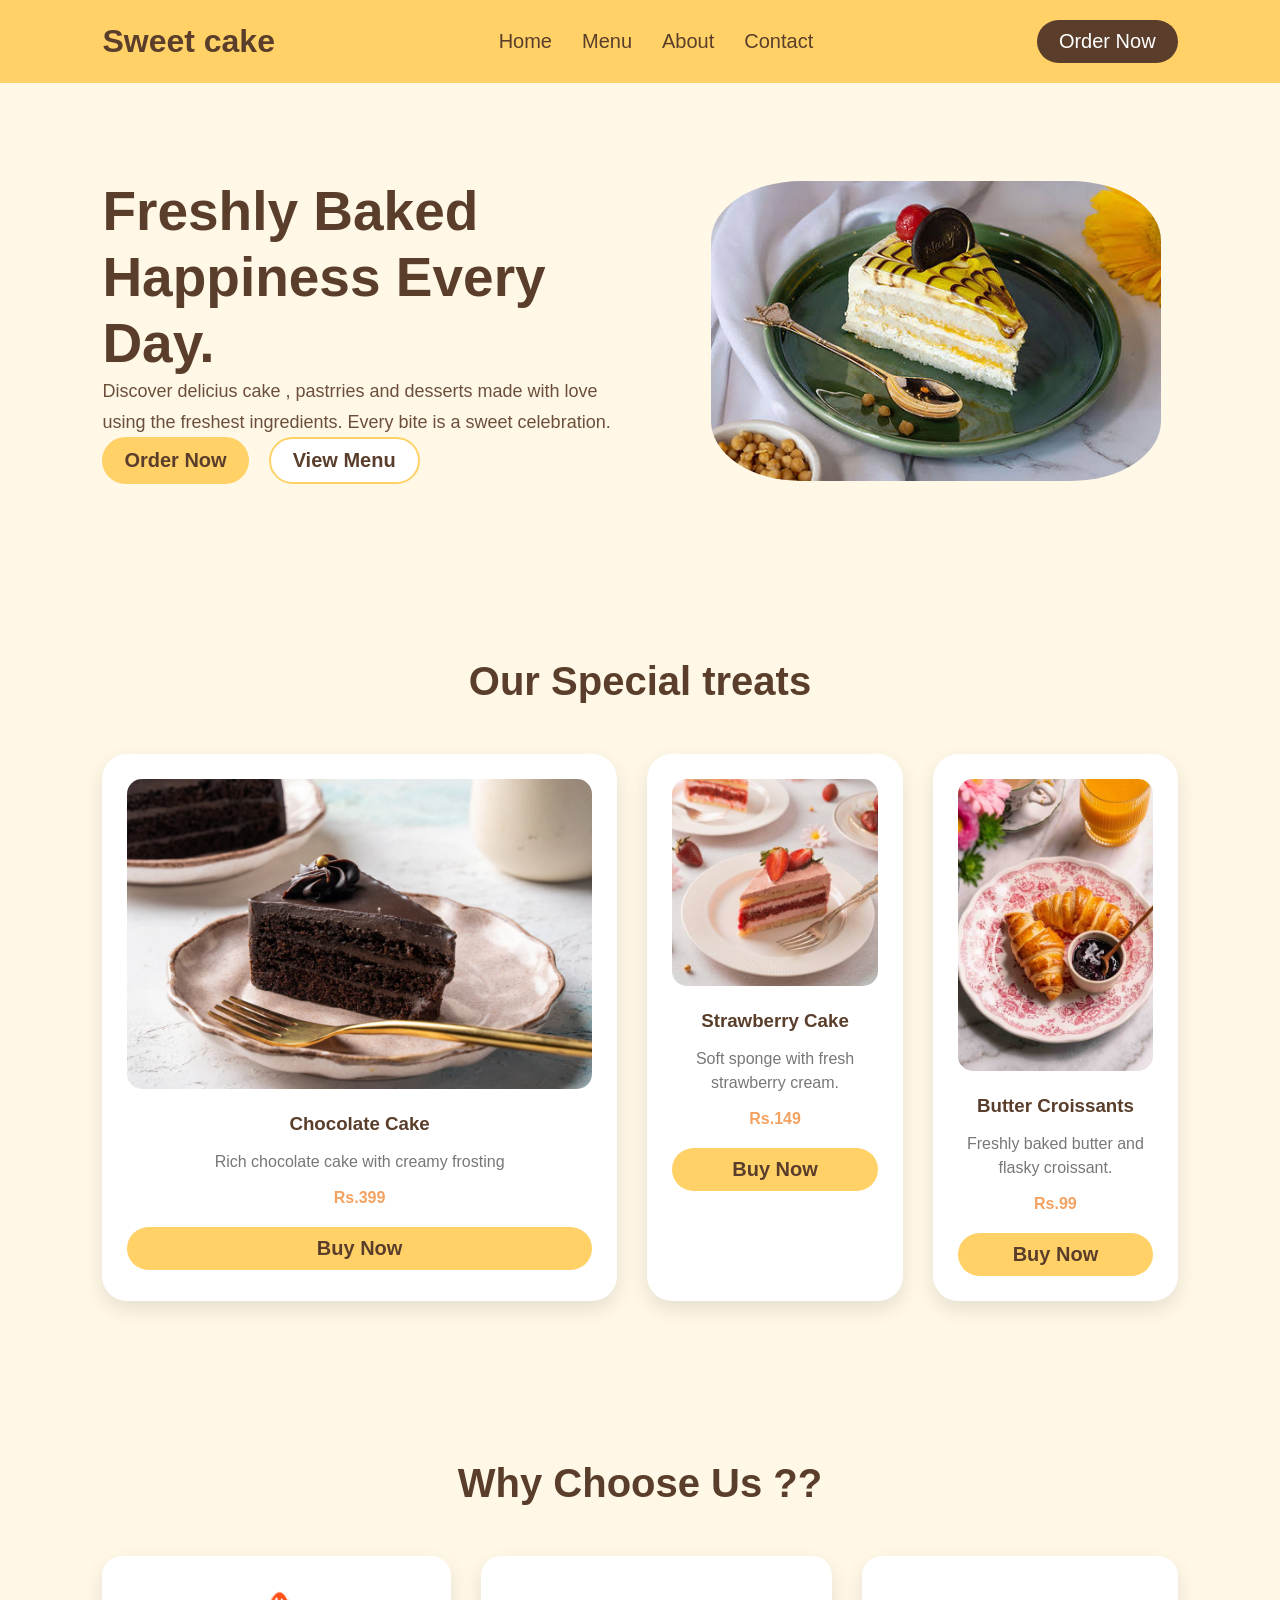
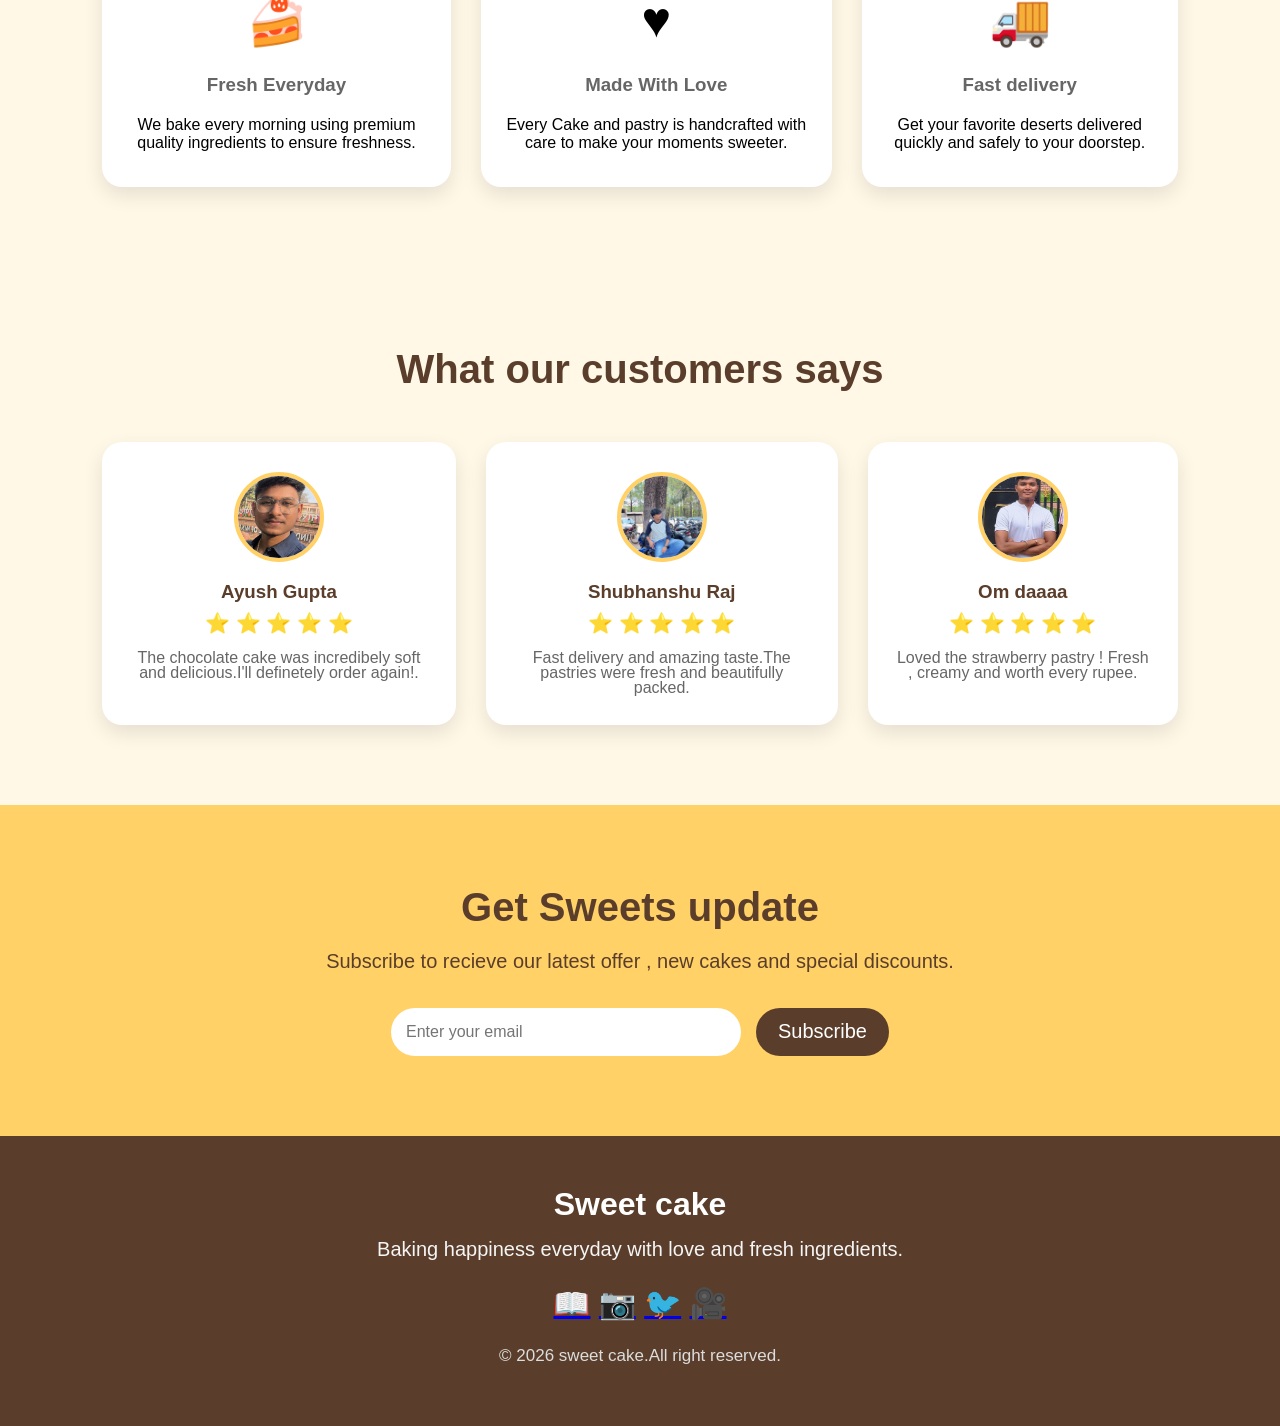
==== index.HTML @ 3c9295a5 "Initial commit" ====
<!DOCTYPE html>
<html lang="en">
<head>
    <meta charset="UTF-8">
    <meta name="viewport" content="width=device-width, initial-scale=1.0">
    <title>Bakery</title>
    <link rel="stylesheet" href="style.CSS">
</head>
<body>
  <nav>
    <h2 class="logo">Sweet cake</h2>
    <ul>
        <li><a href="#">Home</a></li>
        <li><a href="#menu">Menu</a></li>
        <li><a href="#about">About</a></li>
        <li><a href="#contact">Contact</a></li>
    </ul>
    <button>Order Now</button>
  </nav>
  <section class="hero">
    <div class="hero-text">
        <h1>
            Freshly Baked <br> 
            Happiness Every Day.
        </h1>
        <p>
            Discover delicius cake , pastrries and desserts made with love using the freshest ingredients. Every bite is a sweet celebration.
        </p>
    <div class="hero-btn">
        <button class="btn1">Order Now</button>
        <button class="btn2">View Menu</button>
    </div>
    </div>
    <div class="hero-img">
        <img src="pastry.jpg" alt="pastry">
    </div>
  </section>
  <section class="featured">
    <h2>Our Special treats</h2>
    <div class="cards">
        <div class="card">
        <img src="choco.webp" alt="chocolate flavour">
        <h3>Chocolate Cake</h3>
        <p>Rich chocolate cake  with creamy frosting</p>
        <h4>Rs.399</h4>
        <button>Buy Now</button>
    </div>
    <div class="card">
        <img src="strawberry.jpg" alt="Strawberry flavour">
        <h3>Strawberry Cake</h3>
        <p>Soft sponge with fresh strawberry cream.</p>
        <h4>Rs.149</h4>
        <button>Buy Now</button>
    </div>
    <div class="card">
        <img src="butter.jpg" alt="Croissant">
        <h3>Butter Croissants</h3>
        <p>Freshly baked butter and flasky croissant.</p>
        <h4>Rs.99</h4>
        <button>Buy Now</button>
    </div>
    </div>
  </section>
  <section class="why-us">
    <h2>Why Choose Us ??</h2>
    <div class="features">
        <div class="features-box">
            <div class="icon">&#127856</div>
            <h3>Fresh Everyday</h3>
            <p> We bake every morning using  premium quality ingredients to ensure freshness.</p>
        </div>
        <div class="features-box">
            <div class="icon">&hearts;</div>
            <h3>Made With Love</h3>
            <p> Every Cake and pastry is handcrafted with care to make your moments sweeter.</p>
        </div>
        <div class="features-box">
            <div class="icon">&#128666</div>
            <h3>Fast delivery</h3>
            <p> Get your favorite deserts delivered quickly and safely to your doorstep.</p>
        </div>
    </div>
  </section>
  <section class="review">
     <h2>What our customers says</h2>
     <div class="review-container">
        <div class="review-card">
            <img src="ayy.jpeg" alt="ayush">
            <h3>Ayush Gupta</h3>
            <div class="stars">⭐ ⭐ ⭐ ⭐ ⭐</div>
            <p>The chocolate cake was incredibely soft and delicious.I'll definetely order again!.</p>
        </div>
        <div class="review-card">
            <img src="shh.jpeg" alt="shubhanshu">
            <h3>Shubhanshu Raj</h3>
            <div class="stars">⭐ ⭐ ⭐ ⭐ ⭐</div>
            <p>Fast delivery and amazing taste.The pastries were fresh and  beautifully packed.</p>
        </div>
        <div class="review-card">
            <img src="omm.jpeg" alt="Om">
            <h3>Om  daaaa</h3>
            <div class="stars">⭐ ⭐ ⭐ ⭐ ⭐</div>
            <p>Loved the strawberry pastry ! Fresh , creamy and worth every rupee.</p>
        </div>
     </div>
  </section>
  <section class="newsletter">
    <h2>Get Sweets update</h2>
    <p>
        Subscribe to recieve our latest offer , new cakes and special  discounts.
    </p>
    <div class="subscribe-box">
        <input type="email" placeholder="Enter your email">
        <button>Subscribe</button>
    </div>
  </section>
  <footer>
    <h2>Sweet cake</h2>
    <p>Baking happiness everyday with love and fresh ingredients.</p>
    <div class="social-icons">
        <a href="#">&#128214</a>
        <a href="#">&#128247</a>
        <a href="#">&#128038</a>
        <a href="#">&#127909</a>
    </div>
    <p class="copyright">
        &copy; 2026 sweet cake.All  right reserved.
    </p>
  </footer>
</body>
</html>
---- style.CSS ----
*{
    margin:0;
    padding:0;
    box-sizing:border-box;
    font-family:'poppins',sans-serif;
}
body{
    background-color:#FFF8E7;
}
nav{
    display:flex;
    justify-content:space-between;
    align-items:center;
    padding:20px 8%;
    background-color:#FFD166;
}
.logo{
    color:#5A3E2B;
    font-size:32px;
}
nav ul{
    display:flex;
    list-style:none;
}
nav ul li{
    margin:0 15px;
    font-size:20px;
}
nav ul li a{
    text-decoration:none;
    color:#5A3E2B;
    font-weight:500;
}
button{
    padding:10px 22px;
    border:none;
    border-radius:25px;
    color:white;
    background-color:#5A3E2B;
    cursor:pointer;
    font-size:20px;
    transition:.3s;
}
button:hover{
    background-color:#F4A261;
    transform:scale(1.05);
}
.hero{
    display:flex;
    justify-content:space-between;
    align-items:center;
    padding:70px 8%;
}
.hero-text{
    width:50%;
}
.hero-text h1{
    font-size:55px;
    color:#5A3E2B;
    line-height:1.2;
}
.hero-text{
    margin:25px 0;
    color:#6B4F3B;
    font-size:18px;
    line-height:1.7;
}
.hero-btn{
    display:flex;
    gap:20px;
}
.btn1{
    color:#5A3E2B;
    background:#FFD166;
    font-weight:bold;
}
.btn1:hover{
    background-color:#F4A261;
}
.btn2{
    font-weight:bold;
    color:#5A3E2B;
    background-color:white;
    border:2px solid #FFD166;
}
.btn2:hover{
    background-color:#FFD166;
}
.hero-img{
    display:flex;
    width:45%;
    justify-content:center;
}
.hero-img img{
    width:450px;
    max-width:100%;
    border-radius:20%;
}
.featured{
    padding:80px 8%;
    text-align:center;
}
.featured h2{
    color:#5A3E2B;
    font-size:40px;
    margin-bottom:50px;
}
.cards{
    display:flex;
    justify-content:space-between;
    gap:30px;
}
.card{
    background:white;
    border-radius:25px;
    padding:25px;
    box-shadow:0 8px 20px rgba(0,0,0,0.1);
    transition:.3s;
}
.card:hover{
    transform:translateY(-10px);
}
.card img{
    width:100%;
    border-radius:15px;
    margin-bottom:20px;
}
.card h3{
   color:#5A3E2B;
   margin-bottom:15px;
}
.card p{
    color:#777;
    margin-bottom:15px;
    line-height:1.5;
}
.card h4{
    color:#F4A261;
    margin-bottom:20px;
}
.card button{
    width:100%;
    color:#5A3E2B;
    background:#FFD166;
    font-weight:bold;
}
.card button:hover{
    background-color:#F4A261;
}
.why-us{
    background-color:#FFF8E7;
    padding:80px 8%;
    text-align:center;
}
.why-us h2{
    font-size:40px;
    color:#5A3E2B;
    margin-bottom:50px;
}
.features{
    display:flex;
    justify-content:space-between;
    gap:30px;
}
.features-box{
    background:white;
    padding:35px 25px;
    border-radius:20px;
    box-shadow:0 8px 20px rgba(0,0,0,0.1); 
    transition:0.3s;
}
.features-box:hover{
    transform:translateY(-10px);
}
.icon{
    font-size:50px;
    margin-bottom:20px;
}
.features-box h3{
    color:#666;
    line-height:1.7;
    margin-bottom:15px;
}
.review{
    padding:80px  8%;
    text-align:center;
}
.review h2{
    font-size:40px;
    color:#5A3E2B;
    margin-bottom:50px;
}
.review-container{
    display:flex;
    justify-content:space-between;
    gap:30px;
}
.review-card{
    background-color:#ffffff;
    padding:30px 25px;
    border-radius:20px;
    box-shadow:0 8px 20px rgba(0,0,0,0.1);
    transition:0.3s;
}
.review-card:hover{
    transform:translateY(-10px);
}
.review-card img{
    height:90px;
    width:90px;
    border-radius:50%;
    object-fit:cover;
    margin-bottom:15px;
    border:4px solid  #FFD166;
}
.review-card h3{
    color:#5A3E2B;
    margin-bottom:8px;
}
.stars{
    font-size:20px;
    margin-bottom:15px;
}
.review-card p{
    color:#666;
    line-height:15px;
}
.newsletter{
    background-color:#FFD166;
    padding:80px 8%;
    text-align:center;
}
.newsletter h2{
    color:#5A3E2B;
    font-size:40px;
}
.newsletter p{
    margin:20px 0 35px;
    color:#5A3E2B;
    font-size:20px;
}
.subscribe-box{
    display:flex;
    justify-content:center;
    gap:15px;
    flex-wrap:wrap;
}
.subscribe-box input{
    width:350px;
    max-width:1000px;
    padding:15px;
    border:none;
    border-radius:30px;
    outline:none;
    font-size:16px;
}
.subscribe-box button{
    color:white;
    background:#5A3E2B;
}
footer{
    color:#ffffff;
    background-color:#5A3E2B;
    text-align:center;
    padding:50px 8%;
}
footer h2{
    font-size:32px;
    margin-bottom:15px;
}
footer p{
    font-size:20px;
    color:#f5f5f5;
    margin:10px 0;
}
.social-icons{
    margin:25px 0;
    font-size:30px;
}
.social-icons a:hover{
    transform:scale(1.01);
}
.copyright{
    margin-top:25px;
    font-size:17px;
    color:#ddd;
}
@media(max-width:768px){
    nav{
        flex-direction:column;
        gap:15px;
    }
    nav ul{
        flex-direction:column;
        align-items:center;
        gap:10px;
    }
    .hero{
        flex-direction:column-reverse;
        text-align:center;
    }
    .hero-text,.hero-img{
        width:100%;
    }
    .hero-btn{
        justify-content:center;
        flex-wrap:wrap;
    }
    .cards,.features,.review-container{
        flex-direction:column;
    }
    .card,.feature-box,.review-card{
        width:100%;
    }
    .subscribe-box{
        flex-direction:column;
        align-items:center;
    }
    .subscribe-box input{
        width:100%;
    }
}
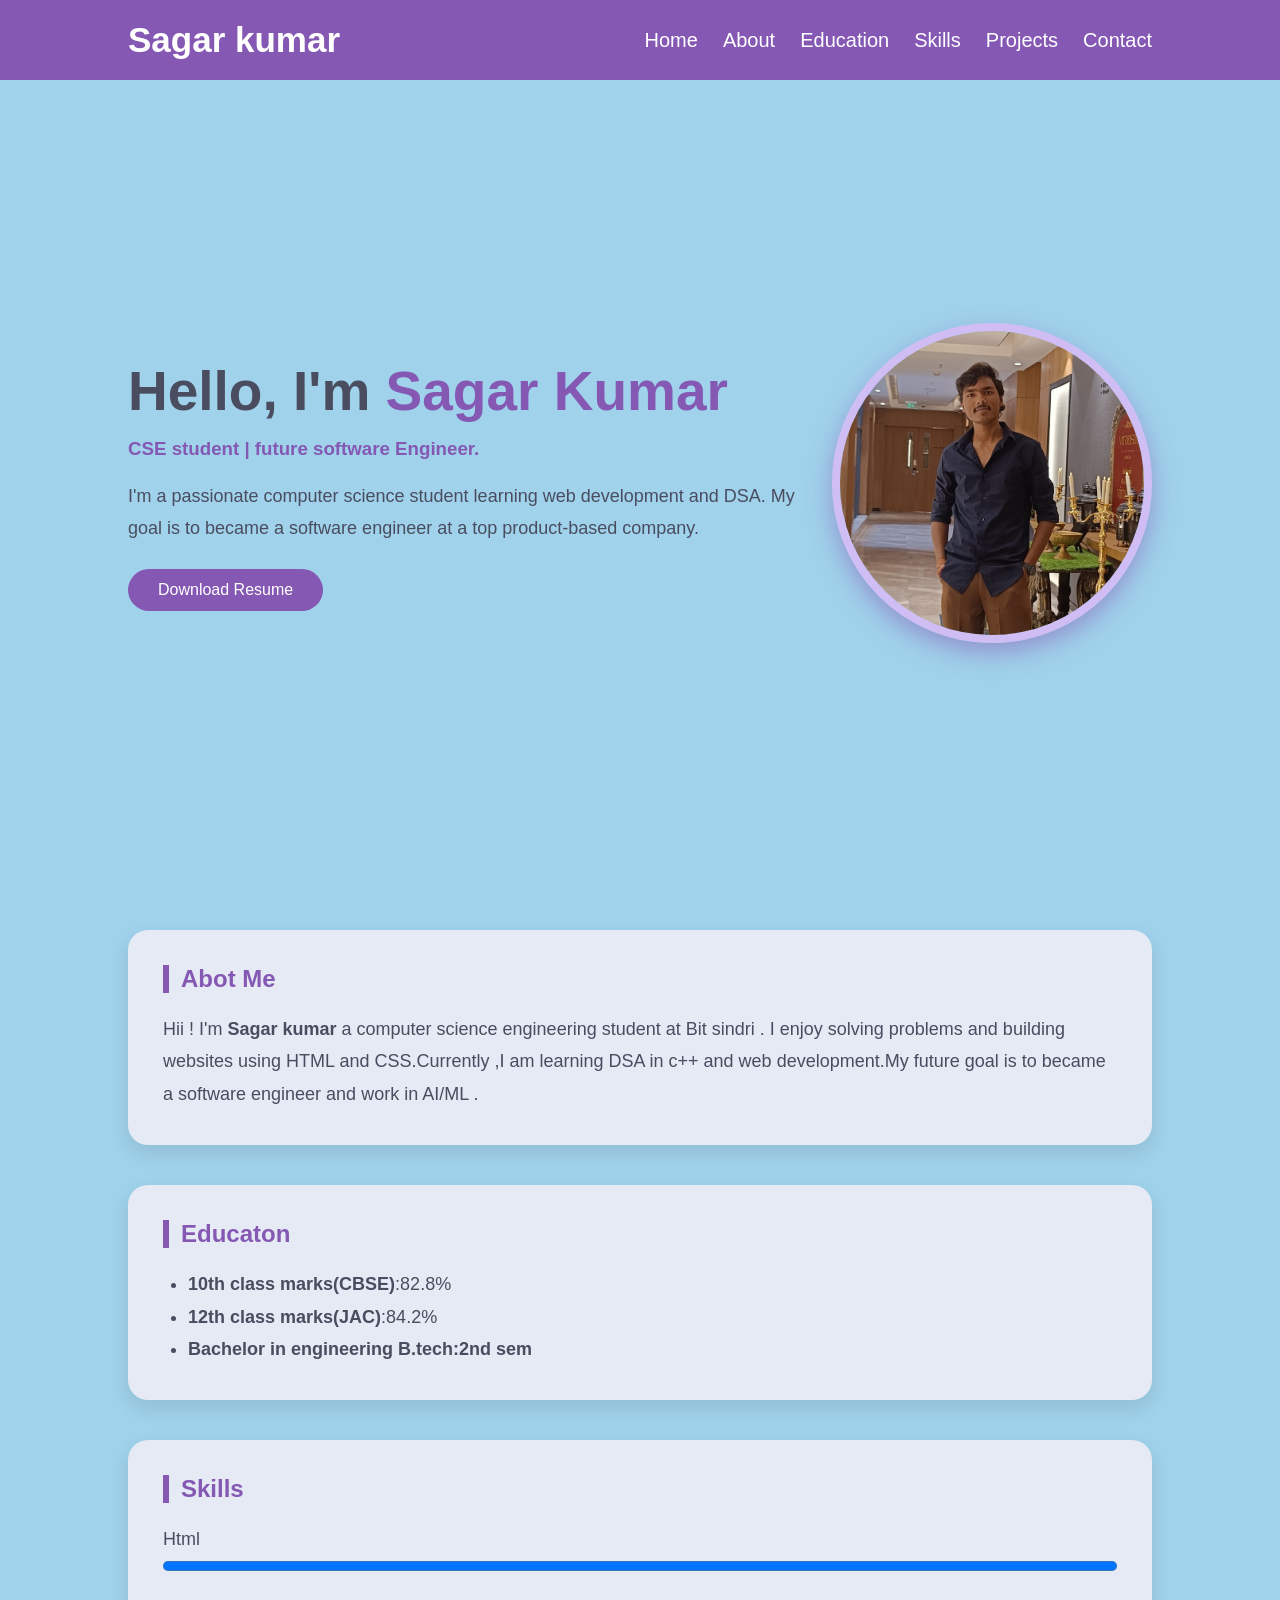
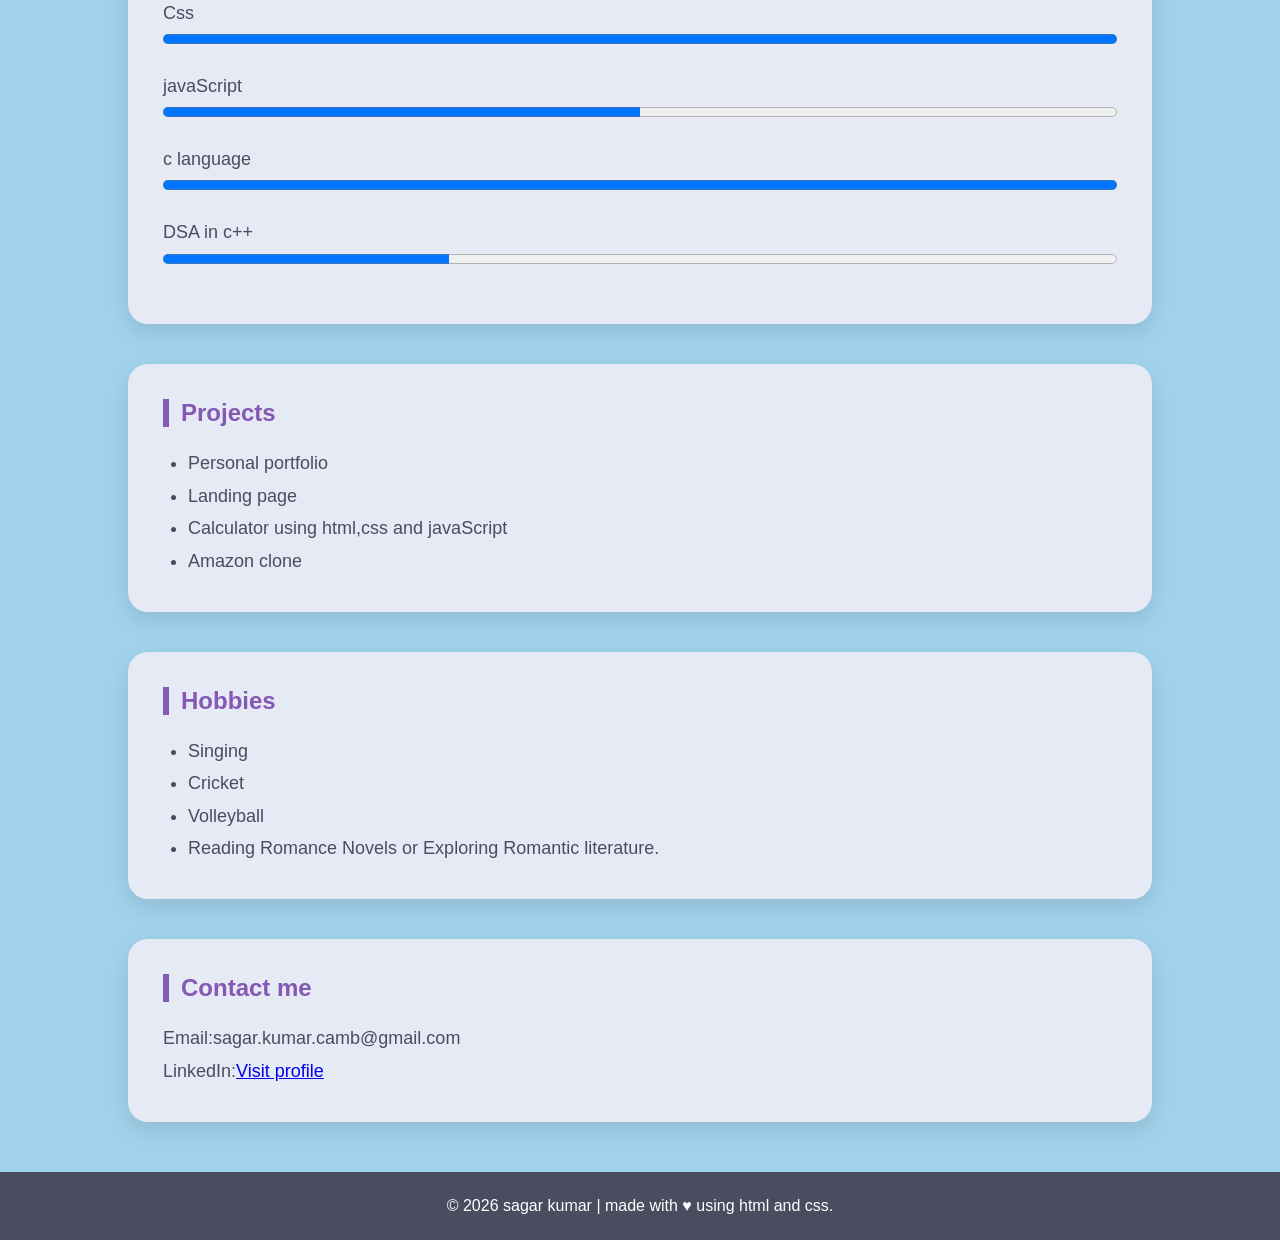
==== commit 22126803: "Set portfolio as homepage" ====
--- a/index.HTML
+++ b/index.HTML
@@ -3,129 +3,96 @@
 <head>
     <meta charset="UTF-8">
     <meta name="viewport" content="width=device-width, initial-scale=1.0">
-    <title>Bakery</title>
-    <link rel="stylesheet" href="style.CSS">
+    <title>Personal portfolio</title>
+    <link rel="stylesheet" href="style3.css">
 </head>
 <body>
-  <nav>
-    <h2 class="logo">Sweet cake</h2>
-    <ul>
-        <li><a href="#">Home</a></li>
-        <li><a href="#menu">Menu</a></li>
-        <li><a href="#about">About</a></li>
-        <li><a href="#contact">Contact</a></li>
-    </ul>
-    <button>Order Now</button>
-  </nav>
-  <section class="hero">
-    <div class="hero-text">
-        <h1>
-            Freshly Baked <br> 
-            Happiness Every Day.
-        </h1>
-        <p>
-            Discover delicius cake , pastrries and desserts made with love using the freshest ingredients. Every bite is a sweet celebration.
-        </p>
-    <div class="hero-btn">
-        <button class="btn1">Order Now</button>
-        <button class="btn2">View Menu</button>
-    </div>
-    </div>
-    <div class="hero-img">
-        <img src="pastry.jpg" alt="pastry">
-    </div>
-  </section>
-  <section class="featured">
-    <h2>Our Special treats</h2>
-    <div class="cards">
-        <div class="card">
-        <img src="choco.webp" alt="chocolate flavour">
-        <h3>Chocolate Cake</h3>
-        <p>Rich chocolate cake  with creamy frosting</p>
-        <h4>Rs.399</h4>
-        <button>Buy Now</button>
-    </div>
-    <div class="card">
-        <img src="strawberry.jpg" alt="Strawberry flavour">
-        <h3>Strawberry Cake</h3>
-        <p>Soft sponge with fresh strawberry cream.</p>
-        <h4>Rs.149</h4>
-        <button>Buy Now</button>
-    </div>
-    <div class="card">
-        <img src="butter.jpg" alt="Croissant">
-        <h3>Butter Croissants</h3>
-        <p>Freshly baked butter and flasky croissant.</p>
-        <h4>Rs.99</h4>
-        <button>Buy Now</button>
-    </div>
-    </div>
-  </section>
-  <section class="why-us">
-    <h2>Why Choose Us ??</h2>
-    <div class="features">
-        <div class="features-box">
-            <div class="icon">&#127856</div>
-            <h3>Fresh Everyday</h3>
-            <p> We bake every morning using  premium quality ingredients to ensure freshness.</p>
+    <header>
+        <nav>
+         <h2 class="logo">Sagar kumar</h2>
+         <ul>
+            <li><a href="#">Home</a></li>
+            <li><a href="#about">About</a></li>
+            <li><a href="#education">Education</a></li>
+            <li><a href="#skills">Skills</a></li>
+            <li><a href="#projects">Projects</a></li>
+            <li><a href="#contact">Contact</a></li>
+         </ul>
+        </nav>
+    </header>
+    <section class="hero">
+            <div class="left">
+                <h1>Hello, I'm <span>Sagar Kumar</span></h1>
+                <h3>CSE student | future software Engineer.</h3>
+                <p>
+                    I'm a passionate computer science student learning  web development and DSA. My goal is to became a software engineer at a top product-based company.
+                </p>
+                <a href="#" class="btn">Download Resume</a>
+            </div>
+            <div class="right">
+                <img  src="sagar4.jpeg" alt="sagar">
+            </div>
+    </section>
+    <section id="about" class="card">
+        <h2>Abot Me</h2>
+        <p>Hii ! I'm <b>Sagar kumar</b> a computer science engineering student at Bit sindri . I enjoy solving problems  and building websites using HTML and CSS.Currently ,I am learning DSA in c++ and web development.My future goal is to became a software engineer and work in AI/ML .</p>
+    </section>
+    <section id="educcation" class="card">
+        <h2>Educaton</h2>
+        <ul>
+            <li><b>10th class marks(CBSE)</b>:82.8%</li>
+            <li><b>12th class marks(JAC)</b>:84.2%</li>
+            <li><b>Bachelor in engineering B.tech:2nd sem</b></li>
+        </ul>
+    </section>
+    <section id="skills" class="card">
+        <h2>Skills</h2>
+        <div class="skills">
+            <p>Html</p>
+            <progress max="100" value="100"></progress>
         </div>
-        <div class="features-box">
-            <div class="icon">&hearts;</div>
-            <h3>Made With Love</h3>
-            <p> Every Cake and pastry is handcrafted with care to make your moments sweeter.</p>
+        <div class="skills">
+            <p>Css</p>
+            <progress max="100" value="100"></progress>
         </div>
-        <div class="features-box">
-            <div class="icon">&#128666</div>
-            <h3>Fast delivery</h3>
-            <p> Get your favorite deserts delivered quickly and safely to your doorstep.</p>
+        <div class="skills">
+            <p>javaScript</p>
+            <progress max="100" value="50"></progress>
         </div>
-    </div>
-  </section>
-  <section class="review">
-     <h2>What our customers says</h2>
-     <div class="review-container">
-        <div class="review-card">
-            <img src="ayy.jpeg" alt="ayush">
-            <h3>Ayush Gupta</h3>
-            <div class="stars">⭐ ⭐ ⭐ ⭐ ⭐</div>
-            <p>The chocolate cake was incredibely soft and delicious.I'll definetely order again!.</p>
+        <div class="skills">
+            <p>c language</p>
+            <progress max="100" value="100"></progress>
         </div>
-        <div class="review-card">
-            <img src="shh.jpeg" alt="shubhanshu">
-            <h3>Shubhanshu Raj</h3>
-            <div class="stars">⭐ ⭐ ⭐ ⭐ ⭐</div>
-            <p>Fast delivery and amazing taste.The pastries were fresh and  beautifully packed.</p>
+        <div class="skills">
+            <p>DSA in c++</p>
+            <progress max="100" value="30"></progress>
         </div>
-        <div class="review-card">
-            <img src="omm.jpeg" alt="Om">
-            <h3>Om  daaaa</h3>
-            <div class="stars">⭐ ⭐ ⭐ ⭐ ⭐</div>
-            <p>Loved the strawberry pastry ! Fresh , creamy and worth every rupee.</p>
-        </div>
-     </div>
-  </section>
-  <section class="newsletter">
-    <h2>Get Sweets update</h2>
-    <p>
-        Subscribe to recieve our latest offer , new cakes and special  discounts.
-    </p>
-    <div class="subscribe-box">
-        <input type="email" placeholder="Enter your email">
-        <button>Subscribe</button>
-    </div>
-  </section>
-  <footer>
-    <h2>Sweet cake</h2>
-    <p>Baking happiness everyday with love and fresh ingredients.</p>
-    <div class="social-icons">
-        <a href="#">&#128214</a>
-        <a href="#">&#128247</a>
-        <a href="#">&#128038</a>
-        <a href="#">&#127909</a>
-    </div>
-    <p class="copyright">
-        &copy; 2026 sweet cake.All  right reserved.
-    </p>
-  </footer>
+    </section>
+    <section id="projects" class="card">
+        <h2>Projects</h2>
+        <ul>
+            <li>Personal  portfolio</li>
+            <li>Landing page</li>
+            <li>Calculator using html,css and javaScript</li>
+            <li>Amazon clone</li>
+        </ul>
+    </section>
+    <section id="hobbies" class="card">
+        <h2>Hobbies</h2>
+        <ul>
+            <li>Singing</li>
+            <li>Cricket</li>
+            <li>Volleyball</li>
+            <li>Reading Romance Novels or Exploring Romantic literature.</li>
+        </ul>
+    </section>
+    <section id="contact" class="card">
+        <h2>Contact me</h2>
+         <p>Email:sagar.kumar.camb@gmail.com</p>
+         <p>LinkedIn:<a a href="https://www.linkedin.com/in/sagar-kumar-307b8438a/">Visit profile</a></p>
+    </section>
+    <footer>
+        <p>&copy; 2026  sagar kumar | made with &hearts; using html and css.</p>
+    </footer>
 </body>
 </html>
--- a/style3.css
+++ b/style3.css
@@ -0,0 +1,156 @@
+*{
+    padding:0;
+    margin:0;
+    box-sizing:border-box;
+    font-family:'popins',sans-serif;
+    scroll-behavior:smooth;
+}
+body{
+    color:#494D5F;
+    background-color:#A0D2EB;
+}
+nav{
+    display:flex;
+    justify-content:space-between;
+    align-items:center;
+    padding:20px 10%;
+    background-color:#8458B3;
+}
+.logo{
+    color:white;
+    font-size:35px;
+    font-weight:bold;
+}
+nav ul{
+    display:flex;
+    list-style:none;
+}
+nav ul li{
+    margin-left:25px;
+}
+nav ul li a{
+    color:white;
+    text-decoration:none;
+    font-size:20px;
+}
+nav ul li a:hover{
+    transform:scale(1.2);
+    color:#D0BDF4;
+}
+.hero{
+    display:flex;
+    justify-content:space-between;
+    align-items:center;
+    padding:70px 10%;
+    min-height:90vh;
+}
+.left h1{
+    font-size:55px;
+    margin-bottom:15px;
+}
+.left span{
+    color:#8458B3;
+}
+.left h3{
+    color:#8458B3;
+    margin-bottom:20px;
+}
+.left p{
+    line-height:1.8;
+    font-size:18px;
+}
+.btn{
+    display:inline-block;
+    margin-top:25px;
+    padding:12px 30px;
+    color:white;
+    background-color:#8458B3;
+    text-decoration:none;
+    border-radius:30px;
+    transition:.3s;
+}
+.btn:hover{
+    background-color:#494D5F;
+}
+.right{
+    width:40%;
+    text-align:center;
+}
+.right img{
+    width:320px;
+    height:320px;
+    object-fit:cover;
+    border-radius:50%;
+    border:8px solid #D0BDF4;
+    box-shadow: 0 10px 25px rgba(132,88,179,.5);
+}
+.right img:hover{
+    box-shadow: 0 10px 25px rgba(132,88,179,1);
+}
+.card{
+    width:80%;
+    margin:40px  auto;
+    background-color: #E5EAF5;
+    padding:35px;
+    border-radius:20px;
+    box-shadow:0 8px 20px rgba(0,0,0,0.1);
+    transition:.3s;
+}
+.card:hover{
+    transform:scale(1.05);
+}
+.card h2{
+    color:#8458B3;
+    margin-bottom:20px;
+    border-left:6px solid #8458B3;
+    padding-left:12px;
+}
+.card p,.card li{
+    font-size:18px;
+    line-height:1.8;
+}
+.card ul{
+    padding-left:25px;
+}
+.skills{
+    margin:20px 0;
+}
+progress{
+    width:100%;
+    height:20px;
+}
+footer{
+    background-color:#494D5F;
+    color:white;
+    text-align:center;
+    padding:25px;
+    margin-top:50px;
+}
+@media(max-width:768px) {
+    nav{
+        flex-direction:column;
+    }
+    nav ul{
+        margin-top:15px;
+        flex-wrap:wrap;
+        justify-content:center;
+    }
+    .hero{
+        flex-direction: column-reverse;
+        text-align: center;
+    }
+    .left,.right{
+        width:100%;
+    }
+    .left h1{
+        font-size:40px;
+    }
+    .right img{
+        width:250px;
+        height:250px;
+        margin-bottom:30px;
+    }
+    .card{
+        width:90%;
+    }
+}
